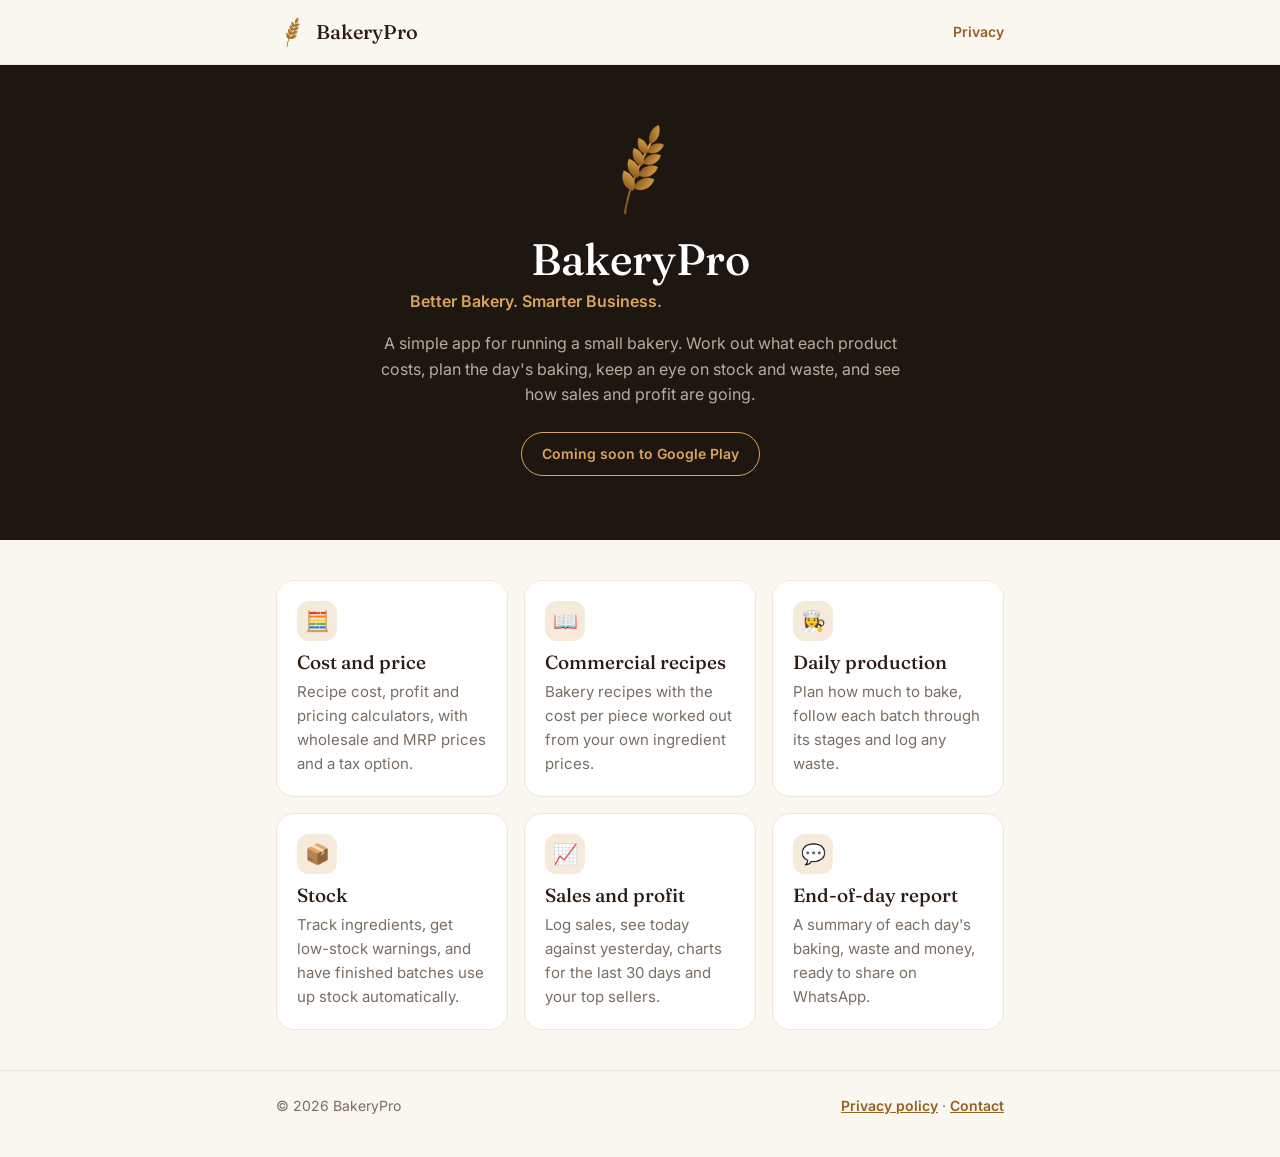
==== index.html @ f5a5275f "Add BakeryPro home page and privacy policy Co-Authored-By: Claude Opus 5.5 <noreply@anthropic.com> C" ====
<!DOCTYPE html>
<html lang="en">
<head>
  <meta charset="utf-8">
  <meta name="viewport" content="width=device-width, initial-scale=1">
  <title>BakeryPro – Better Bakery. Smarter Business.</title>
  <meta name="description" content="BakeryPro helps small bakeries cost recipes, plan daily baking, track stock and waste, and see sales and profit.">
  <link rel="icon" href="favicon.png">
  <link rel="preconnect" href="https://fonts.googleapis.com">
  <link rel="preconnect" href="https://fonts.gstatic.com" crossorigin>
  <link href="https://fonts.googleapis.com/css2?family=Fraunces:opsz,wght@9..144,500&family=Inter:wght@400;600&display=swap" rel="stylesheet">
  <link rel="stylesheet" href="style.css">
</head>
<body>
  <header class="topbar">
    <div class="wrap">
      <a class="brand" href="./"><img src="logo.png" alt="">BakeryPro</a>
      <nav><a href="privacy.html">Privacy</a></nav>
    </div>
  </header>

  <section class="hero">
    <div class="wrap">
      <img src="logo.png" alt="BakeryPro wheat logo">
      <h1>BakeryPro</h1>
      <p class="tagline">Better Bakery. Smarter Business.</p>
      <p>A simple app for running a small bakery. Work out what each product costs, plan the day's baking, keep an eye on stock and waste, and see how sales and profit are going.</p>
      <span class="badge">Coming soon to Google Play</span>
    </div>
  </section>

  <main class="wrap">
    <section class="features">
      <div class="card">
        <span class="icon" aria-hidden="true">🧮</span>
        <h3>Cost and price</h3>
        <p>Recipe cost, profit and pricing calculators, with wholesale and MRP prices and a tax option.</p>
      </div>
      <div class="card">
        <span class="icon" aria-hidden="true">📖</span>
        <h3>Commercial recipes</h3>
        <p>Bakery recipes with the cost per piece worked out from your own ingredient prices.</p>
      </div>
      <div class="card">
        <span class="icon" aria-hidden="true">👩‍🍳</span>
        <h3>Daily production</h3>
        <p>Plan how much to bake, follow each batch through its stages and log any waste.</p>
      </div>
      <div class="card">
        <span class="icon" aria-hidden="true">📦</span>
        <h3>Stock</h3>
        <p>Track ingredients, get low-stock warnings, and have finished batches use up stock automatically.</p>
      </div>
      <div class="card">
        <span class="icon" aria-hidden="true">📈</span>
        <h3>Sales and profit</h3>
        <p>Log sales, see today against yesterday, charts for the last 30 days and your top sellers.</p>
      </div>
      <div class="card">
        <span class="icon" aria-hidden="true">💬</span>
        <h3>End-of-day report</h3>
        <p>A summary of each day's baking, waste and money, ready to share on WhatsApp.</p>
      </div>
    </section>
  </main>

  <footer>
    <div class="wrap">
      <span>© 2026 BakeryPro</span>
      <span><a href="privacy.html">Privacy policy</a> · <a href="mailto:pavanaboshe39@gmail.com">Contact</a></span>
    </div>
  </footer>
</body>
</html>
---- style.css ----
/* Shared styles for the BakeryPro website (home page and privacy policy).
   Colors match theme.js in the app. */
:root {
  --bg: #FAF6F0;
  --card: #FFFFFF;
  --text: #2B1D14;
  --muted: #7A6D62;
  --border: #EFE6DA;
  --accent: #94621F;
  --accent-soft: #F5EADB;
  --primary: #5B3421;
  --espresso: #1E1611;
  --on-dark: #F5EADB;
  --on-dark-muted: #B9AC9F;
  --on-dark-accent: #D9A45B;
}

* { box-sizing: border-box; }

body {
  margin: 0;
  background: var(--bg);
  color: var(--text);
  font-family: 'Inter', system-ui, -apple-system, 'Segoe UI', Roboto, sans-serif;
  font-size: 16px;
  line-height: 1.6;
}

a { color: var(--accent); font-weight: 600; }

h1, h2, h3 { font-family: 'Fraunces', Georgia, serif; font-weight: 500; line-height: 1.2; }

.wrap { max-width: 760px; margin: 0 auto; padding: 0 16px; }

/* Top bar */
.topbar { border-bottom: 1px solid var(--border); background: var(--bg); }
.topbar .wrap { display: flex; align-items: center; justify-content: space-between; height: 64px; }
.brand { display: flex; align-items: center; gap: 8px; color: var(--text); text-decoration: none; font-family: 'Fraunces', Georgia, serif; font-size: 20px; font-weight: 500; }
.brand img { width: 32px; height: 32px; }
.topbar nav a { font-size: 14px; text-decoration: none; margin-left: 16px; }

/* Home page hero */
.hero { background: var(--espresso); color: var(--on-dark); text-align: center; padding: 56px 0 64px; }
.hero img { width: 96px; height: 96px; }
.hero h1 { font-size: 44px; margin: 8px 0 4px; color: #FFFFFF; }
.hero .tagline { color: var(--on-dark-accent); font-weight: 600; margin: 0 0 16px; }
.hero p { color: var(--on-dark-muted); max-width: 520px; margin: 0 auto; }
.badge { display: inline-block; margin-top: 24px; padding: 10px 20px; border-radius: 999px; border: 1px solid var(--on-dark-accent); color: var(--on-dark-accent); font-size: 14px; font-weight: 600; }

/* Feature cards */
.features { display: grid; grid-template-columns: repeat(auto-fit, minmax(220px, 1fr)); gap: 16px; padding: 40px 0; }
.card { background: var(--card); border: 1px solid var(--border); border-radius: 18px; padding: 20px; }
.card h3 { font-size: 19px; margin: 0 0 6px; }
.card p { margin: 0; color: var(--muted); font-size: 15px; }
.icon { display: inline-flex; width: 40px; height: 40px; align-items: center; justify-content: center; border-radius: 12px; background: var(--accent-soft); font-size: 20px; margin-bottom: 10px; }

/* Privacy policy text */
.doc { padding: 32px 0 48px; }
.doc h1 { font-size: 36px; margin: 0 0 4px; }
.doc h2 { font-size: 22px; margin: 32px 0 8px; }
.doc .updated { color: var(--muted); margin: 0 0 24px; }
.doc ul { padding-left: 20px; }
.doc li { margin-bottom: 6px; }
.note { background: var(--accent-soft); border-radius: 14px; padding: 14px 16px; }

footer { border-top: 1px solid var(--border); color: var(--muted); font-size: 14px; padding: 24px 0 40px; }
footer .wrap { display: flex; flex-wrap: wrap; gap: 8px 20px; justify-content: space-between; }
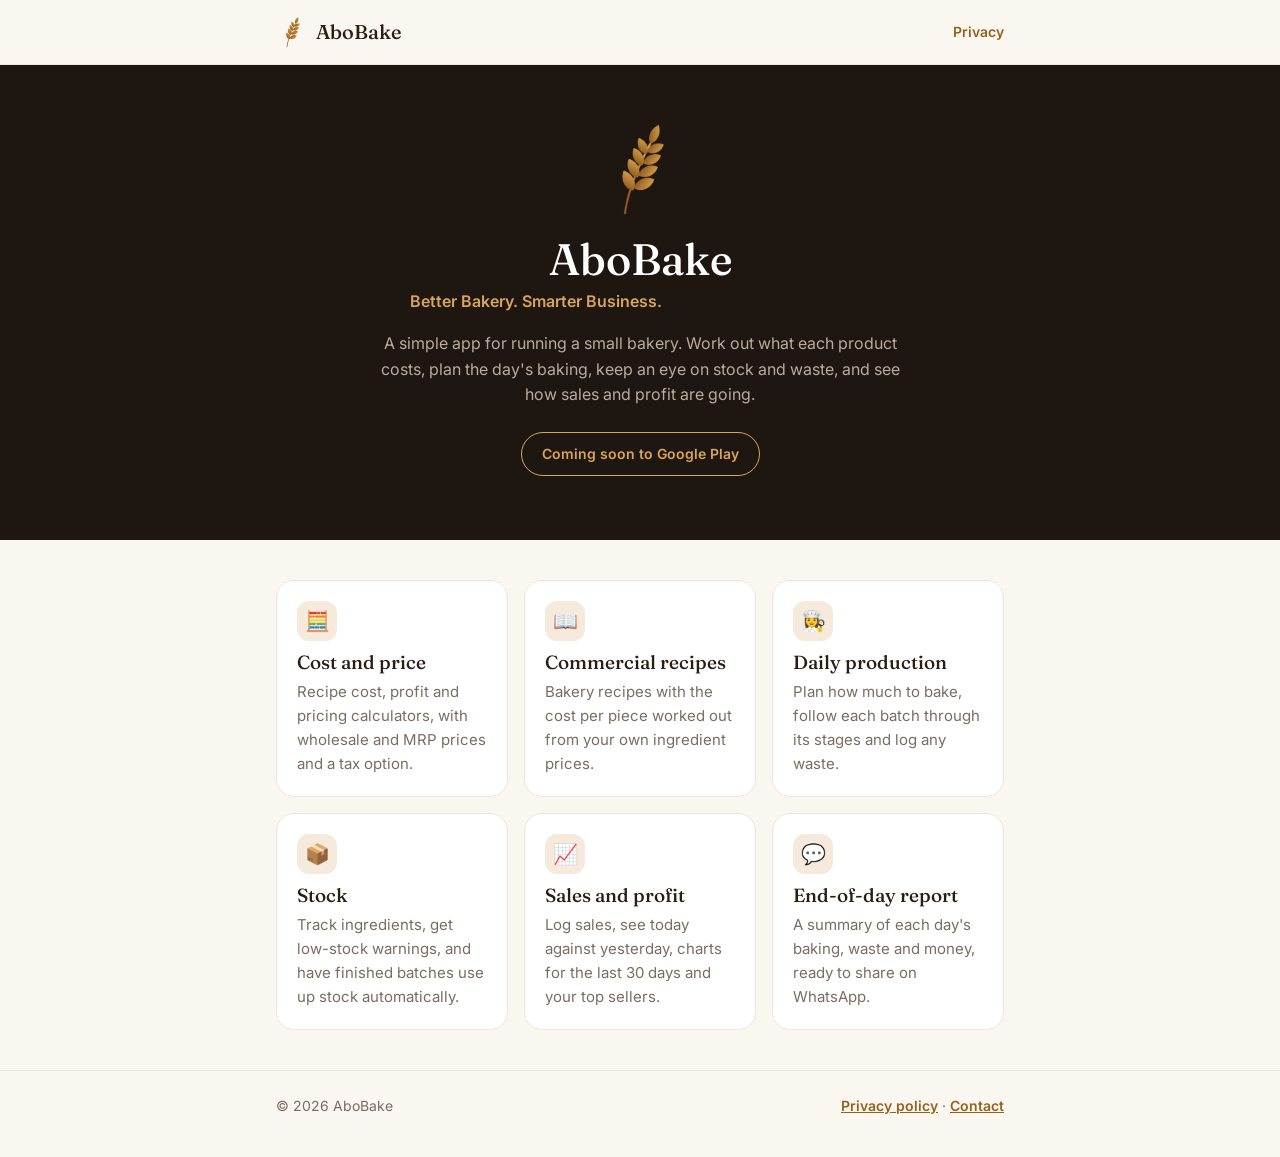
==== commit 74a927ca: "Rename BakeryPro to AboBake Co-Authored-By: Claude Opus 5.5 <noreply@anthropic.com> Claude-Session: " ====
--- a/index.html
+++ b/index.html
@@ -3,8 +3,8 @@
 <head>
   <meta charset="utf-8">
   <meta name="viewport" content="width=device-width, initial-scale=1">
-  <title>BakeryPro – Better Bakery. Smarter Business.</title>
-  <meta name="description" content="BakeryPro helps small bakeries cost recipes, plan daily baking, track stock and waste, and see sales and profit.">
+  <title>AboBake – Better Bakery. Smarter Business.</title>
+  <meta name="description" content="AboBake helps small bakeries cost recipes, plan daily baking, track stock and waste, and see sales and profit.">
   <link rel="icon" href="favicon.png">
   <link rel="preconnect" href="https://fonts.googleapis.com">
   <link rel="preconnect" href="https://fonts.gstatic.com" crossorigin>
@@ -14,15 +14,15 @@
 <body>
   <header class="topbar">
     <div class="wrap">
-      <a class="brand" href="./"><img src="logo.png" alt="">BakeryPro</a>
+      <a class="brand" href="./"><img src="logo.png" alt="">AboBake</a>
       <nav><a href="privacy.html">Privacy</a></nav>
     </div>
   </header>
 
   <section class="hero">
     <div class="wrap">
-      <img src="logo.png" alt="BakeryPro wheat logo">
-      <h1>BakeryPro</h1>
+      <img src="logo.png" alt="AboBake wheat logo">
+      <h1>AboBake</h1>
       <p class="tagline">Better Bakery. Smarter Business.</p>
       <p>A simple app for running a small bakery. Work out what each product costs, plan the day's baking, keep an eye on stock and waste, and see how sales and profit are going.</p>
       <span class="badge">Coming soon to Google Play</span>
@@ -66,7 +66,7 @@
 
   <footer>
     <div class="wrap">
-      <span>© 2026 BakeryPro</span>
+      <span>© 2026 AboBake</span>
       <span><a href="privacy.html">Privacy policy</a> · <a href="mailto:pavanaboshe39@gmail.com">Contact</a></span>
     </div>
   </footer>
--- a/style.css
+++ b/style.css
@@ -1,4 +1,4 @@
-/* Shared styles for the BakeryPro website (home page and privacy policy).
+/* Shared styles for the AboBake website (home page and privacy policy).
    Colors match theme.js in the app. */
 :root {
   --bg: #FAF6F0;
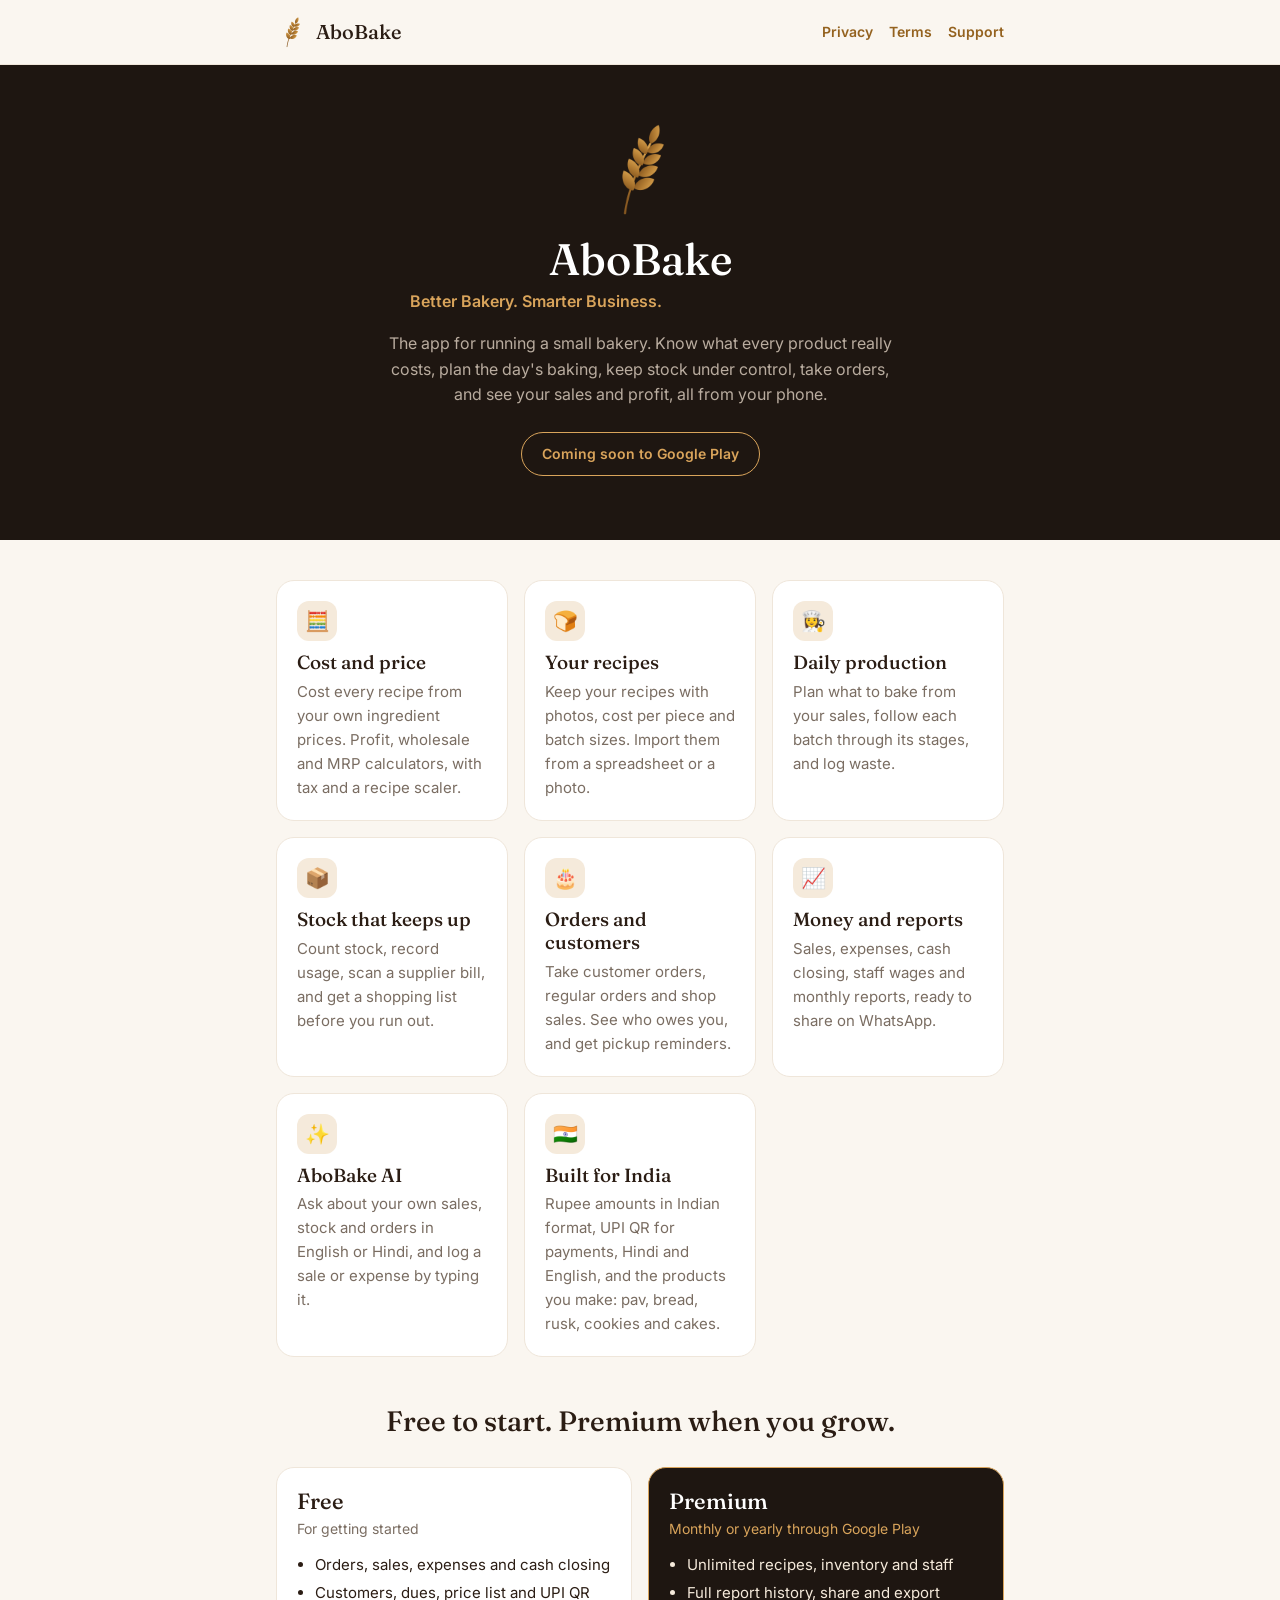
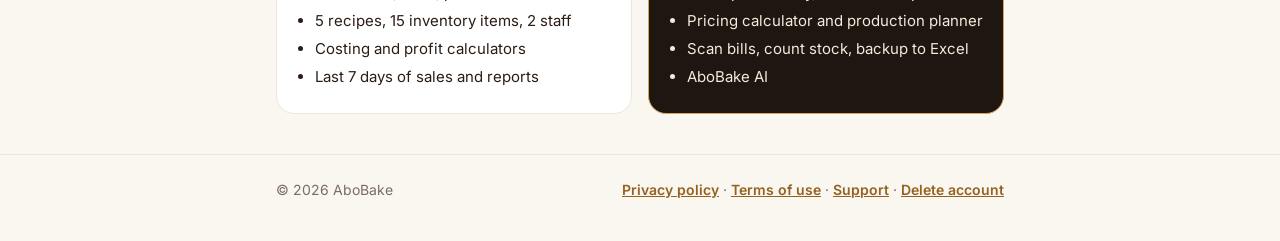
==== commit 651699e6: "Privacy policy rewrite, Terms, Support and Delete-account pages; refreshed home page Co-Authored-By:" ====
--- a/index.html
+++ b/index.html
@@ -15,7 +15,7 @@
   <header class="topbar">
     <div class="wrap">
       <a class="brand" href="./"><img src="logo.png" alt="">AboBake</a>
-      <nav><a href="privacy.html">Privacy</a></nav>
+      <nav><a href="privacy.html">Privacy</a><a href="terms.html">Terms</a><a href="support.html">Support</a></nav>
     </div>
   </header>
 
@@ -24,7 +24,7 @@
       <img src="logo.png" alt="AboBake wheat logo">
       <h1>AboBake</h1>
       <p class="tagline">Better Bakery. Smarter Business.</p>
-      <p>A simple app for running a small bakery. Work out what each product costs, plan the day's baking, keep an eye on stock and waste, and see how sales and profit are going.</p>
+      <p>The app for running a small bakery. Know what every product really costs, plan the day's baking, keep stock under control, take orders, and see your sales and profit, all from your phone.</p>
       <span class="badge">Coming soon to Google Play</span>
     </div>
   </section>
@@ -34,32 +34,68 @@
       <div class="card">
         <span class="icon" aria-hidden="true">🧮</span>
         <h3>Cost and price</h3>
-        <p>Recipe cost, profit and pricing calculators, with wholesale and MRP prices and a tax option.</p>
+        <p>Cost every recipe from your own ingredient prices. Profit, wholesale and MRP calculators, with tax and a recipe scaler.</p>
       </div>
       <div class="card">
-        <span class="icon" aria-hidden="true">📖</span>
-        <h3>Commercial recipes</h3>
-        <p>Bakery recipes with the cost per piece worked out from your own ingredient prices.</p>
+        <span class="icon" aria-hidden="true">🍞</span>
+        <h3>Your recipes</h3>
+        <p>Keep your recipes with photos, cost per piece and batch sizes. Import them from a spreadsheet or a photo.</p>
       </div>
       <div class="card">
         <span class="icon" aria-hidden="true">👩‍🍳</span>
         <h3>Daily production</h3>
-        <p>Plan how much to bake, follow each batch through its stages and log any waste.</p>
+        <p>Plan what to bake from your sales, follow each batch through its stages, and log waste.</p>
       </div>
       <div class="card">
         <span class="icon" aria-hidden="true">📦</span>
-        <h3>Stock</h3>
-        <p>Track ingredients, get low-stock warnings, and have finished batches use up stock automatically.</p>
+        <h3>Stock that keeps up</h3>
+        <p>Count stock, record usage, scan a supplier bill, and get a shopping list before you run out.</p>
+      </div>
+      <div class="card">
+        <span class="icon" aria-hidden="true">🎂</span>
+        <h3>Orders and customers</h3>
+        <p>Take customer orders, regular orders and shop sales. See who owes you, and get pickup reminders.</p>
       </div>
       <div class="card">
         <span class="icon" aria-hidden="true">📈</span>
-        <h3>Sales and profit</h3>
-        <p>Log sales, see today against yesterday, charts for the last 30 days and your top sellers.</p>
+        <h3>Money and reports</h3>
+        <p>Sales, expenses, cash closing, staff wages and monthly reports, ready to share on WhatsApp.</p>
       </div>
       <div class="card">
-        <span class="icon" aria-hidden="true">💬</span>
-        <h3>End-of-day report</h3>
-        <p>A summary of each day's baking, waste and money, ready to share on WhatsApp.</p>
+        <span class="icon" aria-hidden="true">✨</span>
+        <h3>AboBake AI</h3>
+        <p>Ask about your own sales, stock and orders in English or Hindi, and log a sale or expense by typing it.</p>
+      </div>
+      <div class="card">
+        <span class="icon" aria-hidden="true">🇮🇳</span>
+        <h3>Built for India</h3>
+        <p>Rupee amounts in Indian format, UPI QR for payments, Hindi and English, and the products you make: pav, bread, rusk, cookies and cakes.</p>
+      </div>
+    </section>
+
+    <h2 class="center">Free to start. Premium when you grow.</h2>
+    <section class="plans">
+      <div class="card">
+        <h3>Free</h3>
+        <p class="price">For getting started</p>
+        <ul>
+          <li>Orders, sales, expenses and cash closing</li>
+          <li>Customers, dues, price list and UPI QR</li>
+          <li>5 recipes, 15 inventory items, 2 staff</li>
+          <li>Costing and profit calculators</li>
+          <li>Last 7 days of sales and reports</li>
+        </ul>
+      </div>
+      <div class="card pro">
+        <h3>Premium</h3>
+        <p class="price">Monthly or yearly through Google Play</p>
+        <ul>
+          <li>Unlimited recipes, inventory and staff</li>
+          <li>Full report history, share and export</li>
+          <li>Pricing calculator and production planner</li>
+          <li>Scan bills, count stock, backup to Excel</li>
+          <li>AboBake AI</li>
+        </ul>
       </div>
     </section>
   </main>
@@ -67,7 +103,7 @@
   <footer>
     <div class="wrap">
       <span>© 2026 AboBake</span>
-      <span><a href="privacy.html">Privacy policy</a> · <a href="mailto:pavanaboshe39@gmail.com">Contact</a></span>
+      <span><a href="privacy.html">Privacy policy</a> · <a href="terms.html">Terms of use</a> · <a href="support.html">Support</a> · <a href="delete-account.html">Delete account</a></span>
     </div>
   </footer>
 </body>
--- a/style.css
+++ b/style.css
@@ -59,9 +59,23 @@
 .doc h1 { font-size: 36px; margin: 0 0 4px; }
 .doc h2 { font-size: 22px; margin: 32px 0 8px; }
 .doc .updated { color: var(--muted); margin: 0 0 24px; }
-.doc ul { padding-left: 20px; }
+.doc h3 { font-size: 17px; margin: 20px 0 6px; }
+.doc ul, .doc ol { padding-left: 20px; }
 .doc li { margin-bottom: 6px; }
+.doc a { overflow-wrap: anywhere; }
 .note { background: var(--accent-soft); border-radius: 14px; padding: 14px 16px; }
 
 footer { border-top: 1px solid var(--border); color: var(--muted); font-size: 14px; padding: 24px 0 40px; }
 footer .wrap { display: flex; flex-wrap: wrap; gap: 8px 20px; justify-content: space-between; }
+
+.badge-link { text-decoration: none; }
+.plans { display: grid; grid-template-columns: repeat(auto-fit, minmax(240px, 1fr)); gap: 16px; padding: 8px 0 40px; }
+.plans h3 { margin: 0 0 4px; font-size: 22px; }
+.plans .price { color: var(--muted); font-size: 14px; margin: 0 0 12px; }
+.plans ul { margin: 0; padding-left: 18px; color: var(--text); font-size: 15px; }
+.plans li { margin-bottom: 4px; }
+.plans .pro { background: var(--espresso); border-color: var(--on-dark-accent); }
+.plans .pro h3 { color: #fff; }
+.plans .pro .price { color: var(--on-dark-accent); }
+.plans .pro ul { color: var(--on-dark); }
+h2.center { text-align: center; font-size: 28px; margin: 8px 0 20px; }
